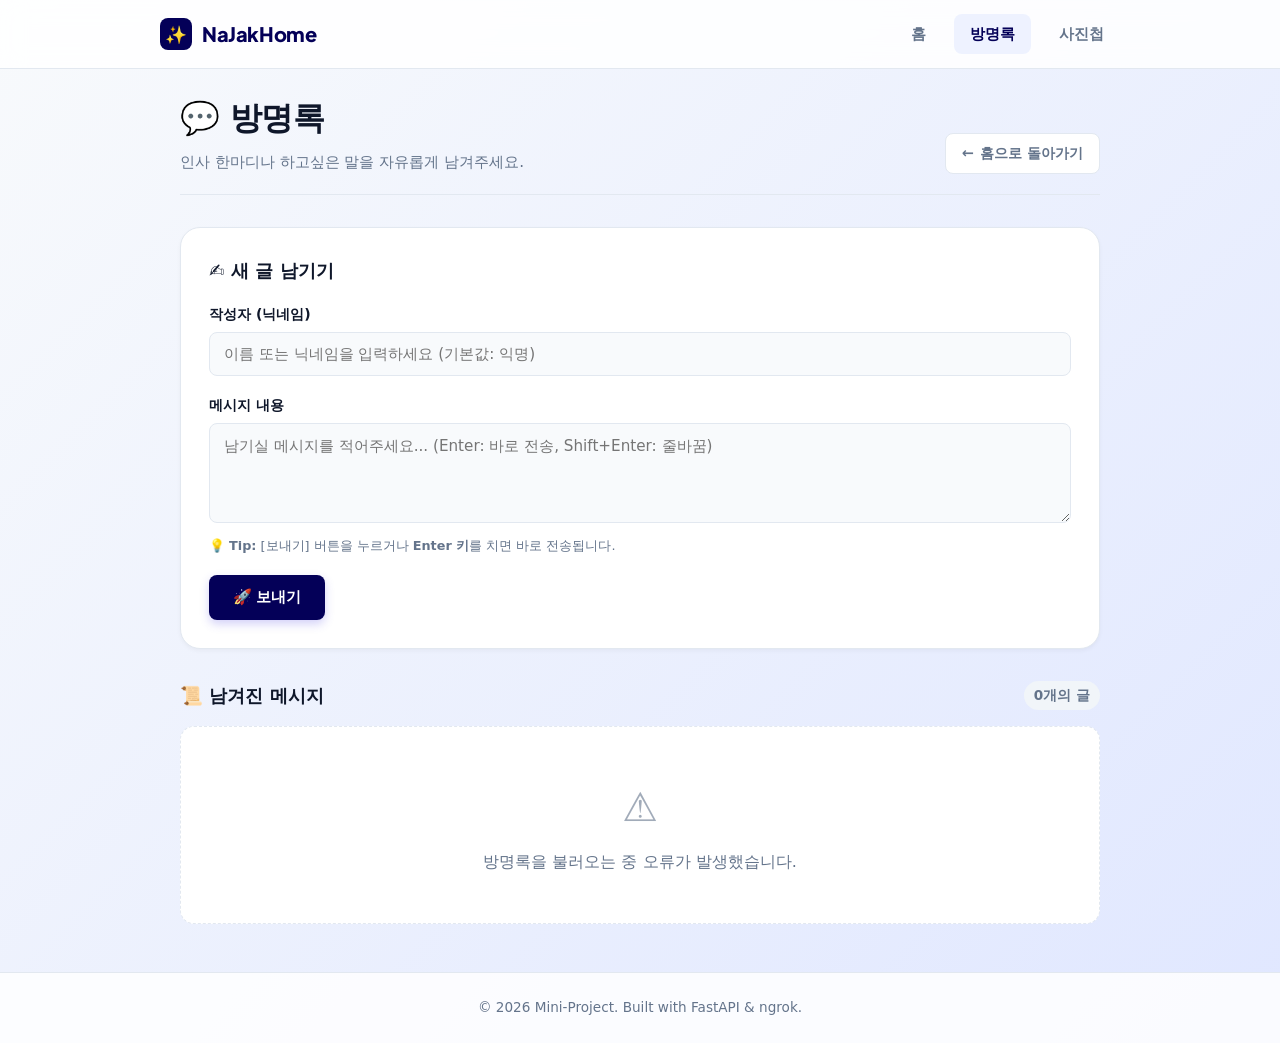
==== templates/guestbook.html @ de192f57 "기능: 반응형 홈페이지 대문, 방명록 및 사진 갤러리 UI/스크립트 구현" ====
<!DOCTYPE html>
<html lang="ko">
<head>
  <meta charset="UTF-8">
  <meta name="viewport" content="width=device-width, initial-scale=1.0">
  <title>방명록</title>
  <link rel="stylesheet" href="/static/css/style.css">
  <link rel="icon" href="data:image/svg+xml,<svg xmlns=%22http://www.w3.org/2000/svg%22 viewBox=%220 0 100 100%22><text y=%22.9em%22 font-size=%2290%22>💬</text></svg>">
</head>
<body>
  <!-- 상단 네비게이션 -->
  <nav class="navbar">
    <div class="nav-container">
      <a href="/" class="nav-logo">
        <span class="logo-icon">✨</span>
        <span>NaJakHome</span>
      </a>
      <div class="nav-menu">
        <a href="/" class="nav-btn">홈</a>
        <a href="/guestbook" class="nav-btn active">방명록</a>
        <a href="/photo" class="nav-btn">사진첩</a>
      </div>
    </div>
  </nav>

  <main class="container">
    <!-- 헤더 & 홈으로 이동 버튼 -->
    <header class="page-header">
      <div>
        <h1 class="page-title">💬 방명록</h1>
        <p class="page-subtitle">인사 한마디나 하고싶은 말을 자유롭게 남겨주세요.</p>
      </div>
      <a href="/" class="btn-back">
        <span>&larr;</span>
        <span>홈으로 돌아가기</span>
      </a>
    </header>

    <!-- 글 작성 패널 -->
    <section class="panel">
      <h2 class="panel-title">✍️ 새 글 남기기</h2>
      <form id="guestbook-form">
        <div class="form-group">
          <label for="author-input" class="form-label">작성자 (닉네임)</label>
          <input 
            type="text" 
            id="author-input" 
            class="form-input" 
            placeholder="이름 또는 닉네임을 입력하세요 (기본값: 익명)" 
            maxlength="20"
          >
        </div>

        <div class="form-group">
          <label for="message-input" class="form-label">메시지 내용</label>
          <textarea 
            id="message-input" 
            class="form-textarea" 
            placeholder="남기실 메시지를 적어주세요... (Enter: 바로 전송, Shift+Enter: 줄바꿈)" 
            rows="3"
            required
          ></textarea>
          <div class="form-hint">
            <span>💡 <strong>Tip:</strong> [보내기] 버튼을 누르거나 <strong>Enter 키</strong>를 치면 바로 전송됩니다.</span>
          </div>
        </div>

        <button type="submit" id="submit-btn" class="btn-primary">
          <span>🚀 보내기</span>
        </button>
      </form>
    </section>

    <!-- 방명록 목록 피드 -->
    <section>
      <div class="feed-header">
        <h2 class="feed-title">📜 남겨진 메시지</h2>
        <span id="entry-count" class="feed-count">0개의 글</span>
      </div>

      <div id="guestbook-list" class="guestbook-list">
        <!-- 등록된 글들이 여기에 표시됩니다 -->
        <div class="empty-state">
          <div class="empty-icon">📝</div>
          <p>아직 작성된 방명록이 없습니다. 첫 번째 발자취를 남겨보세요!</p>
        </div>
      </div>
    </section>
  </main>

  <footer class="footer">
    <p>&copy; 2026 Mini-Project. Built with FastAPI & ngrok.</p>
  </footer>

  <script src="/static/js/guestbook.js"></script>
</body>
</html>
---- static/css/style.css ----
/* === Google Font / Modern Web Fonts === */
@import url('https://fonts.googleapis.com/css2?family=Pretendard:wght@300;400;500;600;700;800&family=Plus+Jakarta+Sans:wght@500;700;800&display=swap');

:root {
  --primary: #040058;
  --primary-hover: #4338ca;
  --primary-light: #eef2ff;
  --secondary: #06b6d4;
  --accent: #fda409;
  --bg-gradient: linear-gradient(135deg, #f8fafc 0%, #e0e7ff 100%);
  --surface: #ffffff;
  --surface-translucent: rgba(255, 255, 255, 0.85);
  --text-main: #0f172a;
  --text-muted: #64748b;
  --border: #e2e8f0;
  --border-focus: #818cf8;
  --radius-sm: 8px;
  --radius-md: 14px;
  --radius-lg: 20px;
  --shadow-sm: 0 2px 4px rgba(0, 0, 0, 0.04);
  --shadow-md: 0 10px 25px -5px rgba(79, 70, 229, 0.08), 0 8px 10px -6px rgba(0, 0, 0, 0.03);
  --shadow-lg: 0 20px 30px -10px rgba(79, 70, 229, 0.15), 0 10px 15px -3px rgba(0, 0, 0, 0.05);
  --transition: all 0.25s cubic-bezier(0.4, 0, 0.2, 1);
}

* {
  margin: 0;
  padding: 0;
  box-sizing: border-box;
}

body {
  font-family: 'Pretendard', -apple-system, BlinkMacSystemFont, system-ui, Roboto, sans-serif;
  background: var(--bg-gradient);
  color: var(--text-main);
  min-height: 100vh;
  display: flex;
  flex-direction: column;
  line-height: 1.6;
  -webkit-font-smoothing: antialiased;
}

/* === Layout & Container === */
.container {
  width: 100%;
  max-width: 960px;
  margin: 0 auto;
  padding: 24px 20px 48px;
  flex: 1;
}

/* === Navigation Bar === */
.navbar {
  background: var(--surface-translucent);
  backdrop-filter: blur(12px);
  border-bottom: 1px solid var(--border);
  position: sticky;
  top: 0;
  z-index: 50;
  padding: 14px 24px;
}

.nav-container {
  max-width: 960px;
  margin: 0 auto;
  display: flex;
  align-items: center;
  justify-content: space-between;
}

.nav-logo {
  display: flex;
  align-items: center;
  gap: 10px;
  text-decoration: none;
  font-family: 'Plus Jakarta Sans', sans-serif;
  font-weight: 800;
  font-size: 1.25rem;
  color: var(--primary);
  letter-spacing: -0.02em;
}

.nav-logo .logo-icon {
  width: 32px;
  height: 32px;
  background: var(--primary);
  color: #fff;
  border-radius: var(--radius-sm);
  display: flex;
  align-items: center;
  justify-content: center;
  font-size: 1.1rem;
}

.nav-menu {
  display: flex;
  gap: 12px;
  align-items: center;
}

.nav-btn {
  text-decoration: none;
  padding: 8px 16px;
  border-radius: var(--radius-sm);
  font-size: 0.92rem;
  font-weight: 600;
  color: var(--text-muted);
  transition: var(--transition);
  display: inline-flex;
  align-items: center;
  gap: 6px;
}

.nav-btn:hover {
  color: var(--primary);
  background: var(--primary-light);
}

.nav-btn.active {
  color: var(--primary);
  background: var(--primary-light);
}

/* === Hero Section (Home) === */
.hero {
  text-align: center;
  padding: 60px 16px 40px;
}

.hero-badge {
  display: inline-flex;
  align-items: center;
  gap: 6px;
  background: #e0e7ff;
  color: var(--primary);
  padding: 6px 14px;
  border-radius: 9999px;
  font-size: 0.82rem;
  font-weight: 700;
  text-transform: uppercase;
  letter-spacing: 0.05em;
  margin-bottom: 20px;
}

.hero-title {
  font-size: 2.75rem;
  font-weight: 800;
  line-height: 1.2;
  letter-spacing: -0.03em;
  margin-bottom: 16px;
  background: linear-gradient(135deg, #1e1b4b 0%, #4338ca 100%);
  -webkit-background-clip: text;
  -webkit-text-fill-color: transparent;
}

.hero-desc {
  font-size: 1.15rem;
  color: var(--text-muted);
  max-width: 600px;
  margin: 0 auto 36px;
}

/* === Feature Cards Grid (Home) === */
.card-grid {
  display: grid;
  grid-template-columns: repeat(auto-fit, minmax(280px, 1fr));
  gap: 24px;
  margin-top: 10px;
}

.feature-card {
  background: var(--surface);
  border: 1px solid var(--border);
  border-radius: var(--radius-lg);
  padding: 32px 28px;
  display: flex;
  flex-direction: column;
  text-decoration: none;
  color: inherit;
  box-shadow: var(--shadow-md);
  transition: var(--transition);
  position: relative;
  overflow: hidden;
}

.feature-card::before {
  content: '';
  position: absolute;
  top: 0;
  left: 0;
  right: 0;
  height: 4px;
  background: var(--primary);
  opacity: 0;
  transition: var(--transition);
}

.feature-card:hover {
  transform: translateY(-6px);
  box-shadow: var(--shadow-lg);
  border-color: #cbd5e1;
}

.feature-card:hover::before {
  opacity: 1;
}

.card-icon {
  width: 56px;
  height: 56px;
  border-radius: var(--radius-md);
  display: flex;
  align-items: center;
  justify-content: center;
  font-size: 1.8rem;
  line-height: 1;
  margin-bottom: 20px;
  background: var(--primary-light);
  color: var(--primary);
  text-align: center;
  user-select: none;
}

.card-icon span,
.card-icon .icon-inner {
  display: inline-flex;
  align-items: center;
  justify-content: center;
  width: 100%;
  height: 100%;
  line-height: 1;
}

.card-icon.photo {
  background: #cffafe;
  color: #0891b2;
}

.card-icon.photo span,
.card-icon.photo .icon-inner {
  /* 윈도우 이모지 폰트 특유의 아래 쏠림 현상을 광학적으로 상쇄하여 완벽한 중앙 배치 */
  transform: translateY(-7px);
}

.card-title {
  font-size: 1.35rem;
  font-weight: 700;
  margin-bottom: 10px;
  color: var(--text-main);
}

.card-desc {
  font-size: 0.95rem;
  color: var(--text-muted);
  margin-bottom: 24px;
  flex: 1;
}

.card-action {
  font-size: 0.95rem;
  font-weight: 700;
  color: var(--primary);
  display: flex;
  align-items: center;
  gap: 6px;
  transition: var(--transition);
}

.feature-card:hover .card-action {
  gap: 10px;
}

/* === Page Header (Guestbook & Photo) === */
.page-header {
  margin-bottom: 32px;
  padding-bottom: 20px;
  border-bottom: 1px solid var(--border);
  display: flex;
  align-items: flex-end;
  justify-content: space-between;
  flex-wrap: wrap;
  gap: 16px;
}

.page-title {
  font-size: 2rem;
  font-weight: 800;
  letter-spacing: -0.02em;
  color: var(--text-main);
  display: flex;
  align-items: center;
  gap: 10px;
}

.page-subtitle {
  font-size: 0.95rem;
  color: var(--text-muted);
  margin-top: 6px;
}

.btn-back {
  text-decoration: none;
  font-size: 0.9rem;
  font-weight: 600;
  color: var(--text-muted);
  background: var(--surface);
  border: 1px solid var(--border);
  padding: 8px 16px;
  border-radius: var(--radius-sm);
  display: inline-flex;
  align-items: center;
  gap: 6px;
  transition: var(--transition);
}

.btn-back:hover {
  background: #f1f5f9;
  color: var(--text-main);
  border-color: #cbd5e1;
}

/* === Panel / Form Box === */
.panel {
  background: var(--surface);
  border: 1px solid var(--border);
  border-radius: var(--radius-lg);
  padding: 28px;
  box-shadow: var(--shadow-sm);
  margin-bottom: 32px;
}

.panel-title {
  font-size: 1.15rem;
  font-weight: 700;
  margin-bottom: 18px;
  display: flex;
  align-items: center;
  gap: 8px;
}

/* === Form Elements === */
.form-group {
  margin-bottom: 18px;
}

.form-label {
  display: block;
  font-size: 0.88rem;
  font-weight: 600;
  color: var(--text-main);
  margin-bottom: 6px;
}

.form-input,
.form-textarea {
  width: 100%;
  padding: 12px 14px;
  border: 1.5px solid var(--border);
  border-radius: var(--radius-sm);
  font-family: inherit;
  font-size: 0.95rem;
  color: var(--text-main);
  background: #f8fafc;
  transition: var(--transition);
  outline: none;
}

.form-input:focus,
.form-textarea:focus {
  border-color: var(--border-focus);
  background: #fff;
  box-shadow: 0 0 0 3px rgba(99, 102, 241, 0.15);
}

.form-textarea {
  min-height: 100px;
  resize: vertical;
}

.form-hint {
  font-size: 0.8rem;
  color: var(--text-muted);
  margin-top: 6px;
  display: flex;
  align-items: center;
  gap: 4px;
}

.btn-primary {
  background: var(--primary);
  color: #ffffff;
  border: none;
  padding: 12px 24px;
  border-radius: var(--radius-sm);
  font-size: 0.95rem;
  font-weight: 700;
  cursor: pointer;
  display: inline-flex;
  align-items: center;
  justify-content: center;
  gap: 8px;
  transition: var(--transition);
  box-shadow: 0 4px 10px rgba(79, 70, 229, 0.25);
}

.btn-primary:hover {
  background: var(--primary-hover);
  transform: translateY(-1px);
  box-shadow: 0 6px 14px rgba(79, 70, 229, 0.35);
}

.btn-primary:active {
  transform: translateY(0);
}

/* === Guestbook Feed === */
.feed-header {
  display: flex;
  align-items: center;
  justify-content: space-between;
  margin-bottom: 16px;
}

.feed-title {
  font-size: 1.15rem;
  font-weight: 700;
}

.feed-count {
  font-size: 0.85rem;
  color: var(--text-muted);
  background: #f1f5f9;
  padding: 4px 10px;
  border-radius: 9999px;
  font-weight: 600;
}

.guestbook-list {
  display: flex;
  flex-direction: column;
  gap: 14px;
}

.guestbook-item {
  background: var(--surface);
  border: 1px solid var(--border);
  border-radius: var(--radius-md);
  padding: 18px 20px;
  box-shadow: var(--shadow-sm);
  transition: var(--transition);
}

.guestbook-item:hover {
  border-color: #cbd5e1;
  box-shadow: var(--shadow-md);
}

.item-top {
  display: flex;
  align-items: center;
  justify-content: space-between;
  margin-bottom: 8px;
}

.item-author {
  font-weight: 700;
  font-size: 0.98rem;
  color: var(--primary);
  display: flex;
  align-items: center;
  gap: 6px;
}

.item-date {
  font-size: 0.8rem;
  color: var(--text-muted);
}

.item-content {
  font-size: 0.95rem;
  color: #334155;
  white-space: pre-wrap;
  word-break: break-word;
}

/* === Photo Upload Dropzone === */
.dropzone {
  border: 2px dashed #cbd5e1;
  border-radius: var(--radius-md);
  padding: 40px 24px;
  text-align: center;
  background: #f8fafc;
  cursor: pointer;
  transition: var(--transition);
  position: relative;
}

.dropzone:hover,
.dropzone.dragover {
  border-color: var(--primary);
  background: var(--primary-light);
}

.dropzone-icon {
  font-size: 2.8rem;
  color: var(--primary);
  margin-bottom: 12px;
}

.dropzone-text {
  font-size: 1rem;
  font-weight: 600;
  color: var(--text-main);
  margin-bottom: 6px;
}

.dropzone-subtext {
  font-size: 0.82rem;
  color: var(--text-muted);
}

.file-input {
  display: none;
}

.file-preview-bar {
  display: none;
  margin-top: 16px;
  padding: 12px 16px;
  background: #fff;
  border: 1px solid var(--border);
  border-radius: var(--radius-sm);
  align-items: center;
  justify-content: space-between;
}

/* === Photo Gallery Grid === */
.gallery-grid {
  display: grid;
  grid-template-columns: repeat(auto-fill, minmax(220px, 1fr));
  gap: 18px;
}

.gallery-card {
  background: var(--surface);
  border: 1px solid var(--border);
  border-radius: var(--radius-md);
  overflow: hidden;
  box-shadow: var(--shadow-sm);
  transition: var(--transition);
  cursor: pointer;
  display: flex;
  flex-direction: column;
}

.gallery-card:hover {
  transform: translateY(-4px);
  box-shadow: var(--shadow-lg);
  border-color: #cbd5e1;
}

.gallery-img-wrapper {
  position: relative;
  width: 100%;
  padding-top: 75%; /* 4:3 Aspect Ratio */
  background: #f1f5f9;
  overflow: hidden;
}

.gallery-img {
  position: absolute;
  top: 0;
  left: 0;
  width: 100%;
  height: 100%;
  object-fit: cover;
  transition: transform 0.3s ease;
}

.gallery-card:hover .gallery-img {
  transform: scale(1.05);
}

.gallery-info {
  padding: 12px 14px;
}

.gallery-date {
  font-size: 0.78rem;
  color: var(--text-muted);
}

/* === Empty States === */
.empty-state {
  text-align: center;
  padding: 48px 24px;
  background: var(--surface);
  border-radius: var(--radius-md);
  border: 1px dashed var(--border);
  color: var(--text-muted);
}

.empty-icon {
  font-size: 2.5rem;
  margin-bottom: 10px;
  opacity: 0.6;
}

/* === Footer === */
.footer {
  text-align: center;
  padding: 24px;
  font-size: 0.85rem;
  color: var(--text-muted);
  border-top: 1px solid var(--border);
  background: var(--surface-translucent);
}

/* === Responsive Tweaks === */
@media (max-width: 640px) {
  .hero-title {
    font-size: 2rem;
  }
  .page-header {
    flex-direction: column;
    align-items: flex-start;
  }
  .card-grid {
    grid-template-columns: 1fr;
  }
}

/* === Animations === */
@keyframes fadeIn {
  from {
    opacity: 0;
    transform: translateY(-8px);
  }
  to {
    opacity: 1;
    transform: translateY(0);
  }
}

/* === Lightbox Modal === */
.lightbox-modal {
  display: none;
  position: fixed;
  top: 0;
  left: 0;
  width: 100vw;
  height: 100vh;
  background: rgba(15, 23, 42, 0.85);
  backdrop-filter: blur(8px);
  z-index: 1000;
  align-items: center;
  justify-content: center;
  padding: 24px;
}

.lightbox-modal.active {
  display: flex;
  animation: fadeIn 0.25s ease-out;
}

.lightbox-content {
  position: relative;
  max-width: 90vw;
  max-height: 85vh;
  display: flex;
  flex-direction: column;
  align-items: center;
}

.lightbox-content img {
  max-width: 100%;
  max-height: 75vh;
  border-radius: var(--radius-md);
  box-shadow: 0 25px 50px -12px rgba(0, 0, 0, 0.5);
  object-fit: contain;
}

.lightbox-caption {
  margin-top: 14px;
  color: #f8fafc;
  font-size: 0.95rem;
  font-weight: 500;
  text-align: center;
}

.lightbox-close {
  position: absolute;
  top: -42px;
  right: -10px;
  background: none;
  border: none;
  color: #ffffff;
  font-size: 2.2rem;
  line-height: 1;
  cursor: pointer;
  padding: 4px 8px;
  transition: var(--transition);
}

.lightbox-close:hover {
  color: #ef4444;
  transform: scale(1.1);
}
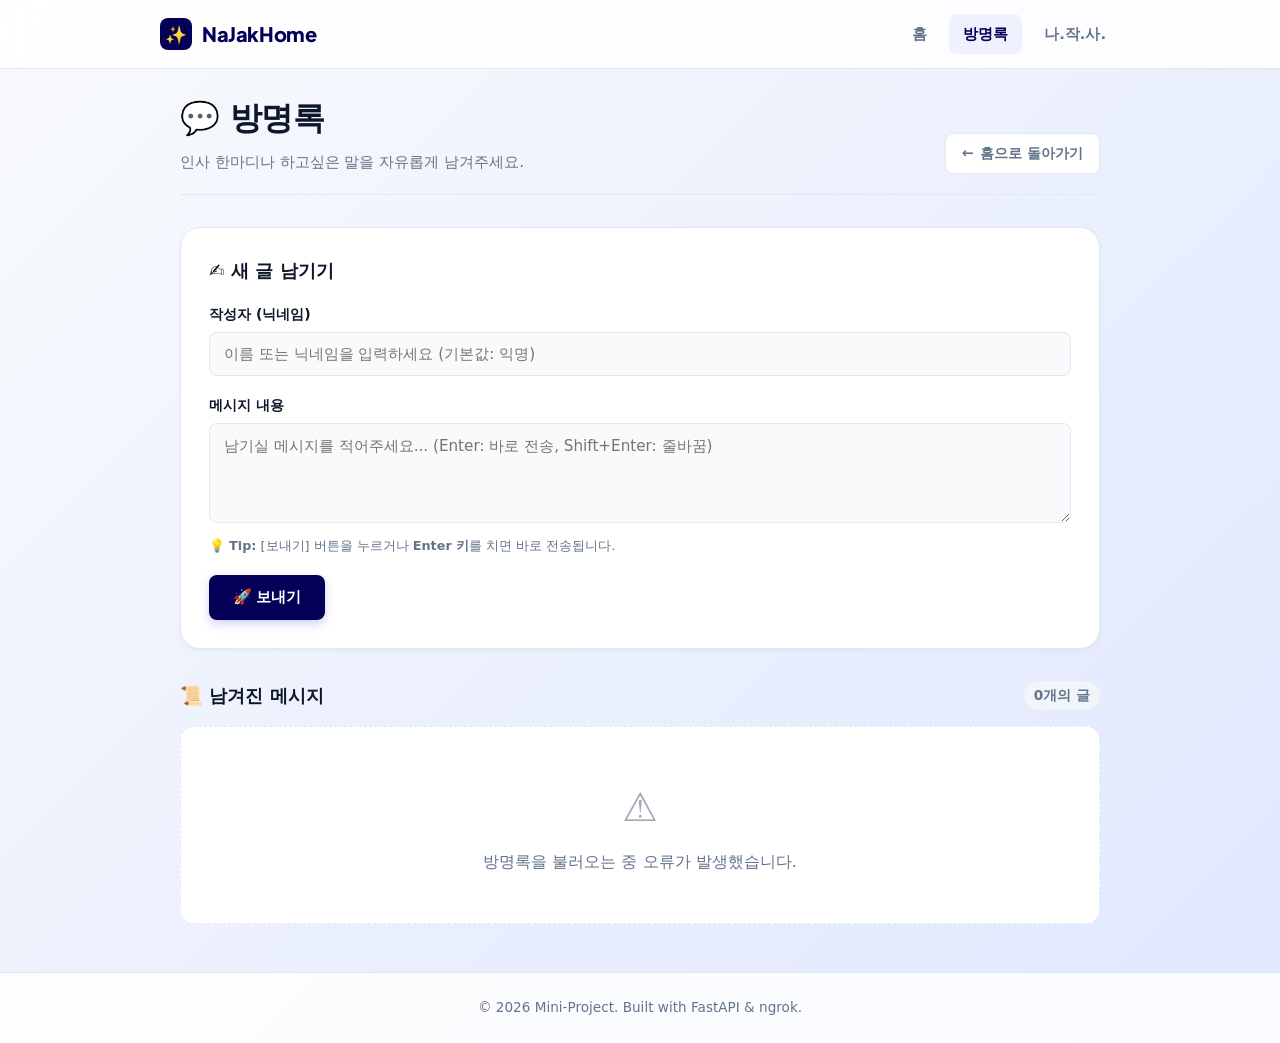
==== commit 40a8b951: "기능: 모바일 상단 탭 줄바꿈 방지 및 메인 다만! 스크롤 감지 비비드 레드 연출 구현" ====
--- a/templates/guestbook.html
+++ b/templates/guestbook.html
@@ -18,7 +18,7 @@
       <div class="nav-menu">
         <a href="/" class="nav-btn">홈</a>
         <a href="/guestbook" class="nav-btn active">방명록</a>
-        <a href="/photo" class="nav-btn">사진첩</a>
+        <a href="/photo" class="nav-btn">나.작.사.</a>
       </div>
     </div>
   </nav>
--- a/static/css/style.css
+++ b/static/css/style.css
@@ -38,6 +38,7 @@
   flex-direction: column;
   line-height: 1.6;
   -webkit-font-smoothing: antialiased;
+  transition: background 0.4s ease, color 0.4s ease;
 }
 
 /* === Layout & Container === */
@@ -66,6 +67,8 @@
   display: flex;
   align-items: center;
   justify-content: space-between;
+  gap: 10px;
+  flex-wrap: nowrap;
 }
 
 .nav-logo {
@@ -78,6 +81,8 @@
   font-size: 1.25rem;
   color: var(--primary);
   letter-spacing: -0.02em;
+  white-space: nowrap;
+  flex-shrink: 0;
 }
 
 .nav-logo .logo-icon {
@@ -90,17 +95,20 @@
   align-items: center;
   justify-content: center;
   font-size: 1.1rem;
+  flex-shrink: 0;
 }
 
 .nav-menu {
   display: flex;
-  gap: 12px;
-  align-items: center;
+  gap: 8px;
+  align-items: center;
+  flex-wrap: nowrap;
+  flex-shrink: 0;
 }
 
 .nav-btn {
   text-decoration: none;
-  padding: 8px 16px;
+  padding: 8px 14px;
   border-radius: var(--radius-sm);
   font-size: 0.92rem;
   font-weight: 600;
@@ -109,6 +117,9 @@
   display: inline-flex;
   align-items: center;
   gap: 6px;
+  white-space: nowrap;
+  word-break: keep-all;
+  flex-shrink: 0;
 }
 
 .nav-btn:hover {
@@ -585,6 +596,19 @@
   padding: 12px 14px;
 }
 
+.gallery-caption {
+  font-size: 0.92rem;
+  font-weight: 600;
+  color: var(--text-main);
+  margin-bottom: 6px;
+  line-height: 1.4;
+  word-break: break-word;
+  display: -webkit-box;
+  -webkit-line-clamp: 2;
+  -webkit-box-orient: vertical;
+  overflow: hidden;
+}
+
 .gallery-date {
   font-size: 0.78rem;
   color: var(--text-muted);
@@ -618,6 +642,29 @@
 
 /* === Responsive Tweaks === */
 @media (max-width: 640px) {
+  .navbar {
+    padding: 10px 14px;
+  }
+  .nav-container {
+    gap: 8px;
+  }
+  .nav-logo {
+    font-size: 1.05rem;
+    gap: 6px;
+  }
+  .nav-logo .logo-icon {
+    width: 28px;
+    height: 28px;
+    font-size: 0.95rem;
+  }
+  .nav-menu {
+    gap: 4px;
+  }
+  .nav-btn {
+    padding: 6px 10px;
+    font-size: 0.84rem;
+    gap: 4px;
+  }
   .hero-title {
     font-size: 2rem;
   }
@@ -627,6 +674,19 @@
   }
   .card-grid {
     grid-template-columns: 1fr;
+  }
+}
+
+@media (max-width: 380px) {
+  .navbar {
+    padding: 8px 8px;
+  }
+  .nav-logo span:not(.logo-icon) {
+    font-size: 0.92rem;
+  }
+  .nav-btn {
+    padding: 5px 6px;
+    font-size: 0.78rem;
   }
 }
 
@@ -707,3 +767,140 @@
   transform: scale(1.1);
 }
 
+/* === '다만!' 트리거 및 비비드 레드(Vivid Red) 테마 연출 === */
+.scroll-mystery-zone {
+  margin-top: 55vh; /* 첫 화면(상단)에서는 완전히 화면 아래로 숨김 */
+  margin-bottom: 50px;
+  display: flex;
+  flex-direction: column;
+  align-items: center;
+  justify-content: center;
+}
+
+.dot-stream {
+  display: flex;
+  flex-direction: column;
+  gap: 28px;
+  font-size: 1.6rem;
+  font-weight: 800;
+  color: var(--text-muted);
+  opacity: 0.5;
+  margin-bottom: 40px;
+  user-select: none;
+}
+
+.danger-box {
+  text-align: center;
+  padding: 20px 10px;
+}
+
+.danger-trigger {
+  display: inline-block;
+  font-size: 1.4rem;
+  font-weight: 900;
+  color: #dc2626;
+  padding: 4px 12px;
+  border-radius: var(--radius-sm);
+  transition: var(--transition);
+}
+
+.danger-subtext {
+  display: inline-block;
+  margin-top: 6px;
+  font-size: 1.05rem;
+  font-weight: 700;
+  transition: var(--transition);
+}
+
+/* 🚨 '다만!' 노출 시 발동하는 비비드 레드 모드 🚨 */
+body.vivid-red-mode {
+  background: #ff0033 !important; /* 선명하고 강렬한 비비드 레드 */
+  color: #ffffff !important;
+}
+
+body.vivid-red-mode .navbar {
+  background: rgba(210, 0, 35, 0.85) !important;
+  border-bottom-color: rgba(255, 255, 255, 0.25) !important;
+}
+
+body.vivid-red-mode .nav-logo {
+  color: #ffffff !important;
+}
+
+body.vivid-red-mode .nav-logo .logo-icon {
+  background: #ffffff !important;
+  color: #ff0033 !important;
+}
+
+body.vivid-red-mode .nav-btn {
+  color: rgba(255, 255, 255, 0.9) !important;
+}
+
+body.vivid-red-mode .nav-btn:hover,
+body.vivid-red-mode .nav-btn.active {
+  color: #ff0033 !important;
+  background: #ffffff !important;
+}
+
+body.vivid-red-mode .hero-badge {
+  background: #ffffff !important;
+  color: #ff0033 !important;
+  box-shadow: 0 4px 15px rgba(0, 0, 0, 0.2) !important;
+}
+
+body.vivid-red-mode .hero-title {
+  background: none !important;
+  -webkit-text-fill-color: #ffffff !important;
+  color: #ffffff !important;
+  text-shadow: 0 4px 20px rgba(0, 0, 0, 0.3) !important;
+}
+
+body.vivid-red-mode .hero-desc {
+  color: #ffffff !important;
+}
+
+body.vivid-red-mode .danger-trigger {
+  font-size: 1.8rem;
+  color: #fffb00 !important; /* 노란색 네온 강조 */
+  background: #111111 !important;
+  box-shadow: 0 0 20px rgba(255, 251, 0, 0.8) !important;
+  transform: scale(1.1);
+  animation: pulseDanger 0.8s infinite alternate ease-in-out;
+}
+
+@keyframes pulseDanger {
+  from {
+    transform: scale(1.05);
+    box-shadow: 0 0 15px rgba(255, 251, 0, 0.6);
+  }
+  to {
+    transform: scale(1.18);
+    box-shadow: 0 0 30px rgba(255, 251, 0, 1);
+  }
+}
+
+body.vivid-red-mode .danger-subtext {
+  color: #ffffff !important;
+  text-shadow: 0 2px 10px rgba(0, 0, 0, 0.5) !important;
+}
+
+body.vivid-red-mode .feature-card {
+  background: #ffffff !important;
+  border-color: #ffcccc !important;
+  box-shadow: 0 15px 35px rgba(0, 0, 0, 0.3) !important;
+}
+
+body.vivid-red-mode .card-title {
+  color: #ff0033 !important;
+}
+
+body.vivid-red-mode .card-action {
+  color: #ff0033 !important;
+}
+
+body.vivid-red-mode .footer {
+  background: rgba(180, 0, 30, 0.95) !important;
+  color: rgba(255, 255, 255, 0.95) !important;
+  border-top-color: rgba(255, 255, 255, 0.25) !important;
+}
+
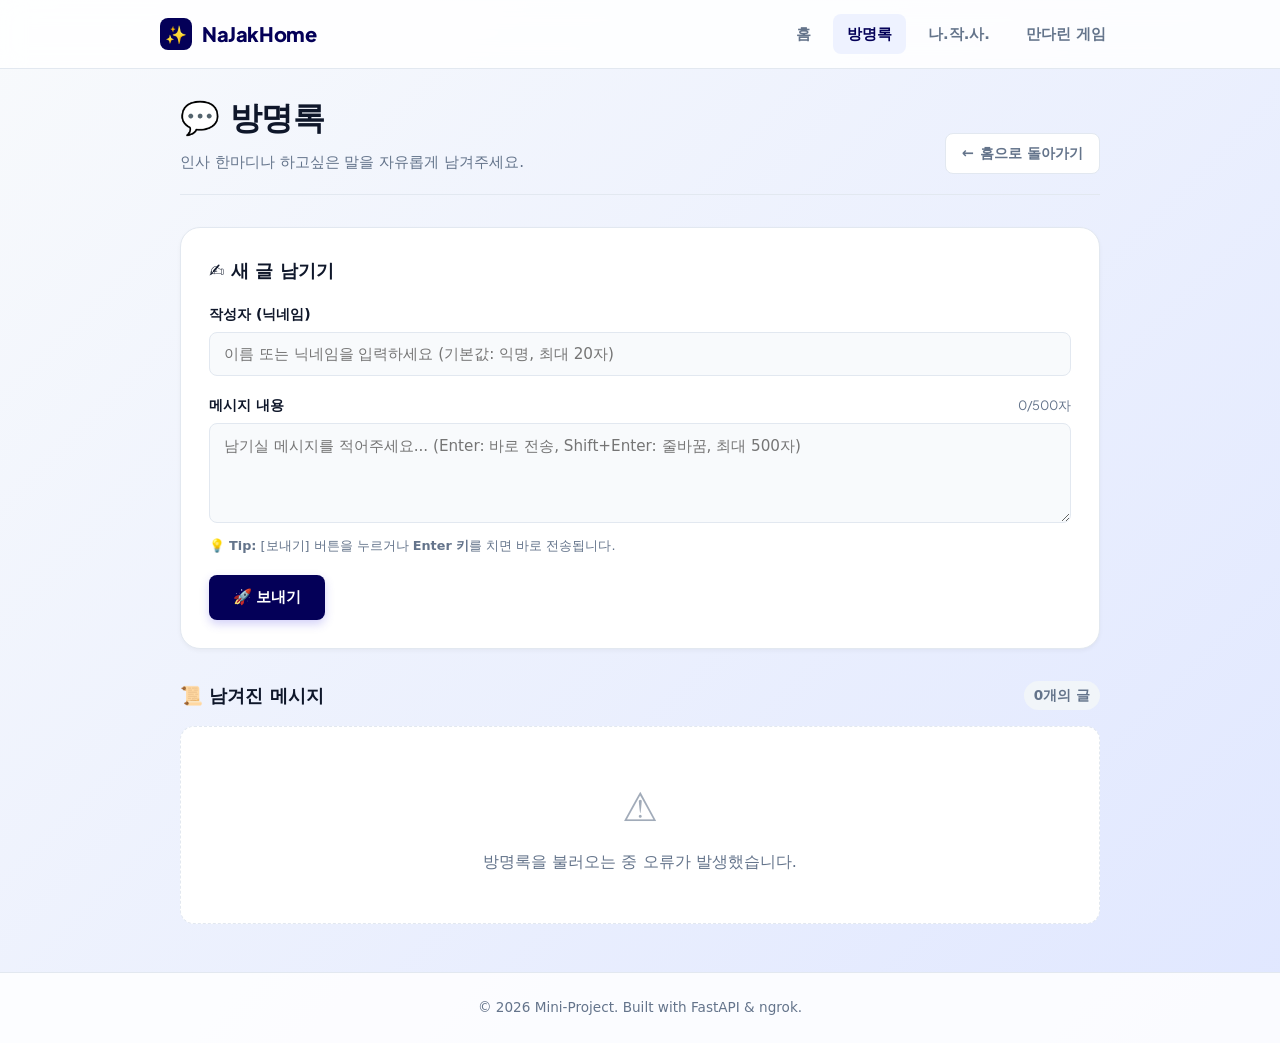
==== commit 59cab9c1: "보안: 사진 EXIF GPS 개인위치 제거, 30MB 최적화 압축 및 방명록 허니팟 봇 차단 [v1.1.0]" ====
--- a/templates/guestbook.html
+++ b/templates/guestbook.html
@@ -19,6 +19,7 @@
         <a href="/" class="nav-btn">홈</a>
         <a href="/guestbook" class="nav-btn active">방명록</a>
         <a href="/photo" class="nav-btn">나.작.사.</a>
+        <a href="/mandarin" class="nav-btn">만다린 게임</a>
       </div>
     </div>
   </nav>
@@ -40,24 +41,34 @@
     <section class="panel">
       <h2 class="panel-title">✍️ 새 글 남기기</h2>
       <form id="guestbook-form">
+        <!-- 봇 차단용 허니팟 필드 (사람 눈에는 보이지 않음) -->
+        <div class="visually-hidden" aria-hidden="true">
+          <label for="honeypot-website">Do not fill this</label>
+          <input type="text" id="honeypot-website" name="website" tabindex="-1" autocomplete="off">
+        </div>
+
         <div class="form-group">
           <label for="author-input" class="form-label">작성자 (닉네임)</label>
           <input 
             type="text" 
             id="author-input" 
             class="form-input" 
-            placeholder="이름 또는 닉네임을 입력하세요 (기본값: 익명)" 
+            placeholder="이름 또는 닉네임을 입력하세요 (기본값: 익명, 최대 20자)" 
             maxlength="20"
           >
         </div>
 
         <div class="form-group">
-          <label for="message-input" class="form-label">메시지 내용</label>
+          <div style="display: flex; justify-content: space-between; align-items: center; margin-bottom: 6px;">
+            <label for="message-input" class="form-label" style="margin-bottom: 0;">메시지 내용</label>
+            <span class="char-counter" style="font-size: 0.8rem; color: var(--text-muted);"><span id="char-count">0</span>/500자</span>
+          </div>
           <textarea 
             id="message-input" 
             class="form-textarea" 
-            placeholder="남기실 메시지를 적어주세요... (Enter: 바로 전송, Shift+Enter: 줄바꿈)" 
+            placeholder="남기실 메시지를 적어주세요... (Enter: 바로 전송, Shift+Enter: 줄바꿈, 최대 500자)" 
             rows="3"
+            maxlength="500"
             required
           ></textarea>
           <div class="form-hint">
--- a/static/css/style.css
+++ b/static/css/style.css
@@ -904,3 +904,25 @@
   border-top-color: rgba(255, 255, 255, 0.25) !important;
 }
 
+/* === Accessibility & Security: Honeypot Hidden Element === */
+.visually-hidden {
+  position: absolute !important;
+  width: 1px !important;
+  height: 1px !important;
+  padding: 0 !important;
+  margin: -1px !important;
+  overflow: hidden !important;
+  clip: rect(0, 0, 0, 0) !important;
+  white-space: nowrap !important;
+  border: 0 !important;
+}
+
+/* === Form Character Counter === */
+.char-counter {
+  font-family: 'Plus Jakarta Sans', -apple-system, BlinkMacSystemFont, sans-serif;
+  font-size: 0.8rem;
+  color: var(--text-muted);
+  transition: var(--transition);
+}
+
+
